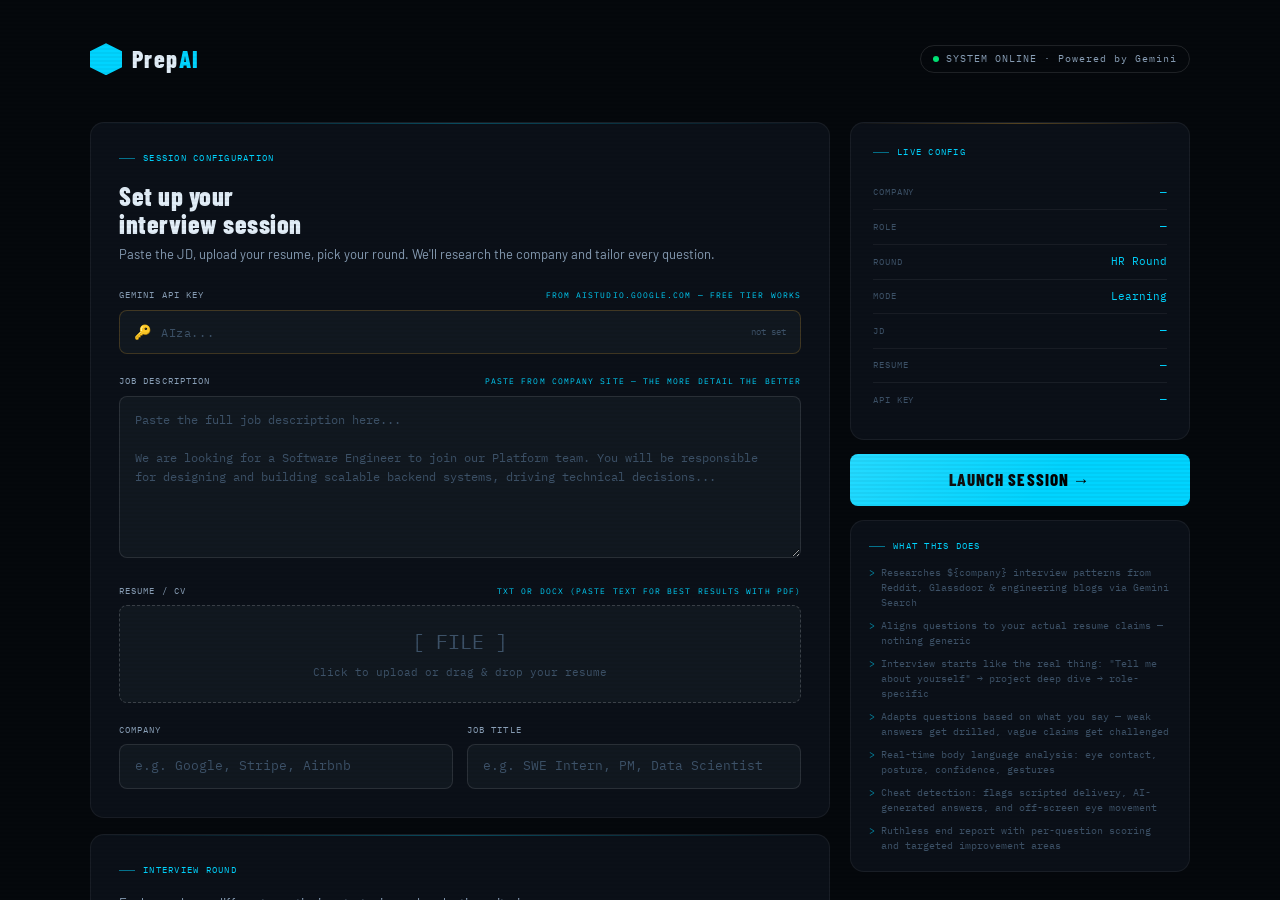
==== prepai/index.html @ ff4519bd "baselineProject" ====
<!DOCTYPE html>
<html lang="en">
<head>
<meta charset="UTF-8">
<meta name="viewport" content="width=device-width, initial-scale=1.0">
<title>PrepAI — Interview Simulator</title>
<link href="https://fonts.googleapis.com/css2?family=IBM+Plex+Mono:wght@300;400;500;600&family=Barlow:wght@300;400;500;600;700;800&family=Barlow+Condensed:wght@400;600;700;800&display=swap" rel="stylesheet">
<link rel="stylesheet" href="styles/base.css">
<link rel="stylesheet" href="styles/setup.css">
<link rel="stylesheet" href="styles/lobby.css">
<link rel="stylesheet" href="styles/interview.css">
<link rel="stylesheet" href="styles/feedback.css">
</head>
<body>

<!-- ═══ LOADING OVERLAY ═══ -->
<div id="overlay">
  <div class="ov-spinner"></div>
  <div class="ov-title" id="ov-title">Initializing...</div>
  <div class="ov-steps" id="ov-steps"></div>
</div>

<div class="toast" id="toast"></div>

<!-- Self-view tile (floats over interview screen) -->
<div id="self-tile">
  <video id="self-video" autoplay muted playsinline></video>
  <div class="self-tile-bar">
    <span class="self-tile-label">YOU</span>
    <button class="self-tile-close" onclick="hideSelfTile()">✕</button>
  </div>
</div>

<!-- ═══════════════════════════════════════
     SCREEN 1 — SETUP
═══════════════════════════════════════ -->
<div class="screen active" id="s-setup">
  <div style="width:100%;display:flex;flex-direction:column;align-items:center;">

    <div class="topbar">
      <div class="logo">
        <div class="logo-glyph"></div>
        <div class="logo-name">Prep<em>AI</em></div>
      </div>
      <div class="sys-tag">
        <span class="status-dot"></span>
        SYSTEM ONLINE · Powered by Gemini
      </div>
    </div>

    <div class="setup-grid">
      <div style="display:flex;flex-direction:column;gap:16px;">

        <!-- Main config panel -->
        <div class="panel">
          <div class="panel-label">Session Configuration</div>
          <div class="panel-title">Set up your<br>interview session</div>
          <div class="panel-sub">Paste the JD, upload your resume, pick your round. We'll research the company and tailor every question.</div>

          <!-- API Key -->
          <div class="field">
            <div class="field-lbl">Gemini API Key <span>from aistudio.google.com — free tier works</span></div>
            <div class="apikey-row">
              <span class="apikey-icon">🔑</span>
              <input class="apikey-input" type="password" id="api-key" placeholder="AIza..." oninput="onApiKeyChange(this)">
              <span class="apikey-status" id="api-key-status">not set</span>
            </div>
          </div>

          <!-- Job Description -->
          <div class="field">
            <div class="field-lbl">Job Description <span>paste from company site — the more detail the better</span></div>
            <textarea class="field-input" id="jd-text" rows="7"
              placeholder="Paste the full job description here...

We are looking for a Software Engineer to join our Platform team. You will be responsible for designing and building scalable backend systems, driving technical decisions..."></textarea>
          </div>

          <!-- Resume -->
          <div class="field">
            <div class="field-lbl">Resume / CV <span>TXT or DOCX (paste text for best results with PDF)</span></div>
            <div class="file-drop" id="resume-drop">
              <input type="file" accept=".pdf,.docx,.txt,.doc" id="resume-file" onchange="handleResumeUpload(this)">
              <div class="file-drop-icon" id="resume-icon">[ FILE ]</div>
              <div class="file-drop-text" id="resume-text">Click to upload or drag & drop your resume</div>
            </div>
          </div>

          <!-- Company + Role -->
          <div class="tworow">
            <div class="field" style="margin-bottom:0">
              <div class="field-lbl">Company</div>
              <input class="field-input" type="text" id="company" placeholder="e.g. Google, Stripe, Airbnb">
            </div>
            <div class="field" style="margin-bottom:0">
              <div class="field-lbl">Job Title</div>
              <input class="field-input" type="text" id="jobtitle" placeholder="e.g. SWE Intern, PM, Data Scientist">
            </div>
          </div>
        </div>

        <!-- Round selector — HR and Resume only (no coding) -->
        <div class="panel">
          <div class="panel-label">Interview Round</div>
          <div class="panel-sub" style="margin-bottom:16px">Each round uses different questioning strategies and evaluation criteria.</div>
          <div class="round-tabs">
            <div class="rtab active" data-round="hr" onclick="pickRound(this)">
              <div class="rtab-tag">Round 01</div>
              <div class="rtab-name">HR Round</div>
              <div class="rtab-desc">Culture fit, behavioral questions, motivation, and STAR probing. Starts with "tell me about yourself."</div>
            </div>
            <div class="rtab" data-round="resume" onclick="pickRound(this)">
              <div class="rtab-tag">Round 02</div>
              <div class="rtab-name">Resume Grilling</div>
              <div class="rtab-desc">Deep dive on every project and claim. Your resume will be challenged line by line with specifics.</div>
            </div>
          </div>
        </div>

        <!-- Mode selector -->
        <div class="panel">
          <div class="panel-label">Session Mode</div>
          <div class="mode-grid">
            <div class="mcard active" data-mode="learning" onclick="pickMode(this)">
              <div class="mcard-name">⟡ Learning Mode</div>
              <div class="mcard-desc">Instant feedback after each answer. See exactly what worked and what didn't in real time.</div>
            </div>
            <div class="mcard" data-mode="real" onclick="pickMode(this)">
              <div class="mcard-name">◈ Real Simulation</div>
              <div class="mcard-desc">Full pressure, no feedback mid-session. Complete report generated at the end only.</div>
            </div>
          </div>
        </div>

      </div>

      <!-- RIGHT: Live config sidebar -->
      <div class="side-panel">
        <div class="config-display">
          <div class="panel-label">Live Config</div>
          <div class="config-row"><div class="config-key">Company</div><div class="config-val" id="cfg-company">—</div></div>
          <div class="config-row"><div class="config-key">Role</div><div class="config-val" id="cfg-role">—</div></div>
          <div class="config-row"><div class="config-key">Round</div><div class="config-val" id="cfg-round">HR Round</div></div>
          <div class="config-row"><div class="config-key">Mode</div><div class="config-val" id="cfg-mode">Learning</div></div>
          <div class="config-row"><div class="config-key">JD</div><div class="config-val" id="cfg-jd">—</div></div>
          <div class="config-row"><div class="config-key">Resume</div><div class="config-val" id="cfg-resume">—</div></div>
          <div class="config-row"><div class="config-key">API Key</div><div class="config-val" id="cfg-apikey">—</div></div>
        </div>

        <button class="btn-launch" id="launch-btn" onclick="goToLobby()">
          Launch Session →
        </button>

        <div class="hint-box">
          <div class="panel-label" style="margin-bottom:12px">What This Does</div>
          <ul class="hint-list">
            <li>Researches ${company} interview patterns from Reddit, Glassdoor & engineering blogs via Gemini Search</li>
            <li>Aligns questions to your actual resume claims — nothing generic</li>
            <li>Interview starts like the real thing: "Tell me about yourself" → project deep dive → role-specific</li>
            <li>Adapts questions based on what you say — weak answers get drilled, vague claims get challenged</li>
            <li>Real-time body language analysis: eye contact, posture, confidence, gestures</li>
            <li>Cheat detection: flags scripted delivery, AI-generated answers, and off-screen eye movement</li>
            <li>Ruthless end report with per-question scoring and targeted improvement areas</li>
          </ul>
        </div>
      </div>
    </div>
  </div>
</div>

<!-- ═══════════════════════════════════════
     SCREEN 2 — LOBBY
═══════════════════════════════════════ -->
<div class="screen" id="s-lobby">
  <div class="lobby-wrap">

    <!-- Camera preview -->
    <div class="lobby-preview">
      <video id="lobby-video" autoplay muted playsinline></video>
      <div class="lobby-video-off" id="lobby-off">
        <div class="lobby-avatar-ring" id="lobby-initials">?</div>
        <p>Camera is off</p>
      </div>
      <div class="mic-level-wrap" id="lobby-mic-bars">
        <div class="mic-bar" style="height:4px" id="mb0"></div>
        <div class="mic-bar" style="height:4px" id="mb1"></div>
        <div class="mic-bar" style="height:4px" id="mb2"></div>
        <div class="mic-bar" style="height:4px" id="mb3"></div>
        <div class="mic-bar" style="height:4px" id="mb4"></div>
      </div>
      <div class="lobby-name-tag" id="lobby-name-tag">Candidate</div>
      <div class="lobby-ctrl-row">
        <button class="ctrl-btn" id="cam-btn" onclick="toggleCamera()" title="Toggle Camera">
          <svg viewBox="0 0 24 24" fill="none" stroke="currentColor" stroke-width="1.5">
            <path d="M15 10l4.553-2.069A1 1 0 0121 8.87v6.26a1 1 0 01-1.447.9L15 14M3 8a2 2 0 012-2h10a2 2 0 012 2v8a2 2 0 01-2 2H5a2 2 0 01-2-2V8z"/>
          </svg>
        </button>
        <button class="ctrl-btn" id="mic-btn" onclick="toggleMic()" title="Toggle Mic">
          <svg viewBox="0 0 24 24" fill="none" stroke="currentColor" stroke-width="1.5">
            <path d="M12 1a3 3 0 00-3 3v8a3 3 0 006 0V4a3 3 0 00-3-3z"/>
            <path d="M19 10v2a7 7 0 01-14 0v-2M12 19v4M8 23h8"/>
          </svg>
        </button>
      </div>
    </div>

    <!-- Side info -->
    <div class="lobby-side">
      <div>
        <div class="lobby-heading">Ready to<br>interview at<br><em id="lobby-company">PrepAI?</em></div>
        <div class="lobby-meta" style="margin-top:12px">
          <strong id="lobby-role-label">Role</strong><br>
          <span id="lobby-round-label">Round</span> · <span id="lobby-mode-label">Mode</span>
        </div>
      </div>

      <div class="device-row">
        <div class="device-item">
          <svg class="device-icon" viewBox="0 0 24 24" fill="none" stroke="currentColor" stroke-width="1.5">
            <path d="M15 10l4.553-2.069A1 1 0 0121 8.87v6.26a1 1 0 01-1.447.9L15 14M3 8a2 2 0 012-2h10a2 2 0 012 2v8a2 2 0 01-2 2H5a2 2 0 01-2-2V8z"/>
          </svg>
          <span class="device-label" id="cam-label">Camera — checking...</span>
          <div class="device-status" id="cam-status-dot"></div>
        </div>
        <div class="device-item">
          <svg class="device-icon" viewBox="0 0 24 24" fill="none" stroke="currentColor" stroke-width="1.5">
            <path d="M12 1a3 3 0 00-3 3v8a3 3 0 006 0V4a3 3 0 00-3-3z"/>
            <path d="M19 10v2a7 7 0 01-14 0v-2M12 19v4M8 23h8"/>
          </svg>
          <span class="device-label" id="mic-label">Microphone — checking...</span>
          <div class="device-status" id="mic-status-dot"></div>
        </div>
      </div>

      <div class="video-q-box">
        <div class="video-q-label">Show your video during the interview?</div>
        <div class="video-q-options">
          <div class="vq-opt sel" data-show="yes" onclick="pickVideoShow(this)">
            <span class="vq-icon">📸</span>
            Yes — show me
          </div>
          <div class="vq-opt" data-show="no" onclick="pickVideoShow(this)">
            <span class="vq-icon">🙈</span>
            Hide from me
          </div>
        </div>
      </div>

      <button class="btn-join" onclick="joinInterview()">Start Interview →</button>
      <button class="btn-back" onclick="goBack()">← Back to Setup</button>
    </div>

  </div>
</div>

<!-- ═══════════════════════════════════════
     SCREEN 3 — INTERVIEW
═══════════════════════════════════════ -->
<div class="screen" id="s-interview">

  <!-- LEFT: Question sidebar -->
  <div class="iv-side">
    <div class="iv-side-top">
      <div class="iv-logo-sm">PREP<em style="color:var(--cyan)">AI</em></div>
      <div class="iv-session-info">
        <b id="iv-company">—</b><br>
        <span id="iv-role">—</span><br>
        <span id="iv-round">HR Round</span>
      </div>
    </div>
    <div class="iv-progress-block">
      <div class="iv-prog-label">Progress <span id="iv-prog-txt">0 / 8</span></div>
      <div class="pbar"><div class="pbar-fill" id="iv-pbar" style="width:0%"></div></div>
    </div>
    <div class="iv-q-list scroll-y" id="iv-q-list"></div>
    <div class="iv-side-bottom">
      <div class="iv-timer-display" id="iv-timer">00:00</div>
      <button class="iv-end-btn" onclick="endEarly()">End Session</button>
    </div>
  </div>

  <!-- CENTER: Main interview area -->
  <div class="iv-main">

    <!-- Top bar -->
    <div class="iv-topbar">
      <div class="iv-round-tag" id="iv-round-tag">HR Round</div>
      <div class="live-indicator"><div class="live-dot"></div> LIVE</div>
      <div style="display:flex;align-items:center;gap:10px;">
        <button class="iv-bl-toggle-btn active" id="iv-bl-toggle" onclick="toggleBLPanel()">Hide Analysis</button>
        <div class="iv-mode-tag" id="iv-mode-tag">Learning</div>
      </div>
    </div>

    <!-- Center: AI interviewer + question -->
    <div class="iv-center">
      <div class="interviewer-panel" id="interviewer-panel">

        <!-- Mic activity indicator -->
        <div class="mic-status-iv" id="mic-status-iv">
          <svg width="10" height="10" viewBox="0 0 24 24" fill="none" stroke="currentColor" stroke-width="2">
            <path d="M12 1a3 3 0 00-3 3v8a3 3 0 006 0V4a3 3 0 00-3-3z"/>
            <path d="M19 10v2a7 7 0 01-14 0v-2"/>
          </svg>
          <span id="mic-iv-label">MIC OFF</span>
        </div>

        <!-- AI Avatar -->
        <div class="ai-identity">
          <div class="ai-avatar-wrap">
            <div class="ai-avatar-outer"></div>
            <div class="ai-avatar-mid"></div>
            <div class="ai-avatar-inner">
              <div class="ai-avatar-letter">A</div>
            </div>
            <div class="ai-speaking-ring"></div>
          </div>
          <div class="ai-name">ALEX — AI INTERVIEWER</div>
          <div class="ai-title" id="iv-company-title">PrepAI · Interview Simulator</div>
        </div>

        <!-- Question display -->
        <div class="question-display">
          <div class="q-number-tag" id="q-num-label">Initializing...</div>
          <div class="question-text" id="question-text">Connecting to your interviewer...</div>
          <div class="speaking-bar" id="speaking-bar">
            <div class="sbar"></div><div class="sbar"></div><div class="sbar"></div>
            <div class="sbar"></div><div class="sbar"></div><div class="sbar"></div>
            <div class="sbar"></div><div class="sbar"></div><div class="sbar"></div>
          </div>
          <div class="ai-status-label" id="ai-status-label">Initializing Gemini...</div>
          <div class="gemini-thinking" id="gemini-thinking">
            <div class="gthink-dot"></div>
            <div class="gthink-dot"></div>
            <div class="gthink-dot"></div>
            <span style="margin-left:4px">Alex is thinking</span>
          </div>
        </div>

      </div>

      <!-- Inline feedback strip (learning mode) -->
      <div class="feedback-strip" id="feedback-strip">
        <div class="fb-strip-label">Instant Feedback — <span id="fb-q-ref">Q1</span></div>
        <div class="fb-chips" id="fb-chips"></div>
        <div class="fb-detail" id="fb-detail"></div>
      </div>
    </div>

    <!-- ZOOM-STYLE BOTTOM BAR -->
    <div class="zoom-bar">

      <!-- Left: status -->
      <div class="zoom-bar-left">
        <div class="zoom-status-pill" id="zoom-status-pill">
          <div class="zoom-status-dot" id="zoom-status-dot"></div>
          <span id="zoom-status-text">Waiting...</span>
        </div>
      </div>

      <!-- Center: controls -->
      <div class="zoom-bar-center">

        <!-- Mic toggle -->
        <div class="zoom-ctrl-group">
          <button class="zoom-ctrl-btn" id="iv-mic-btn" onclick="toggleIvMic()">
            <svg viewBox="0 0 24 24" fill="none" stroke="currentColor" stroke-width="1.8">
              <path d="M12 1a3 3 0 00-3 3v8a3 3 0 006 0V4a3 3 0 00-3-3z"/>
              <path d="M19 10v2a7 7 0 01-14 0v-2M12 19v4M8 23h8"/>
            </svg>
          </button>
          <span class="zoom-ctrl-label">Mic</span>
        </div>

        <!-- Camera toggle -->
        <div class="zoom-ctrl-group">
          <button class="zoom-ctrl-btn" id="iv-cam-btn" onclick="toggleIvCam()">
            <svg viewBox="0 0 24 24" fill="none" stroke="currentColor" stroke-width="1.8">
              <path d="M15 10l4.553-2.069A1 1 0 0121 8.87v6.26a1 1 0 01-1.447.9L15 14M3 8a2 2 0 012-2h10a2 2 0 012 2v8a2 2 0 01-2 2H5a2 2 0 01-2-2V8z"/>
            </svg>
          </button>
          <span class="zoom-ctrl-label">Camera</span>
        </div>

        <!-- SPEAK button (big, center) -->
        <div class="zoom-ctrl-group">
          <button class="zoom-speak-btn" id="zoom-speak-btn" onclick="toggleListening()">
            <svg viewBox="0 0 24 24" fill="none" stroke="currentColor" stroke-width="2">
              <path d="M12 1a3 3 0 00-3 3v8a3 3 0 006 0V4a3 3 0 00-3-3z"/>
              <path d="M19 10v2a7 7 0 01-14 0v-2M12 19v4M8 23h8"/>
            </svg>
          </button>
          <span class="zoom-ctrl-label" id="speak-btn-label">Speak</span>
        </div>

        <!-- Submit answer -->
        <div class="zoom-ctrl-group">
          <button class="zoom-ctrl-btn zoom-submit-btn" id="zoom-submit-btn" onclick="submitVoiceAnswer()" disabled>
            <svg viewBox="0 0 24 24" fill="none" stroke="currentColor" stroke-width="1.8">
              <path d="M9 12l2 2 4-4M21 12a9 9 0 11-18 0 9 9 0 0118 0z"/>
            </svg>
          </button>
          <span class="zoom-ctrl-label">Submit</span>
        </div>

        <!-- Self-view toggle -->
        <div class="zoom-ctrl-group">
          <button class="zoom-ctrl-btn" id="iv-selfview-btn" onclick="toggleSelfView()">
            <svg viewBox="0 0 24 24" fill="none" stroke="currentColor" stroke-width="1.8">
              <rect x="2" y="3" width="20" height="14" rx="2"/>
              <path d="M8 21h8M12 17v4"/>
            </svg>
          </button>
          <span class="zoom-ctrl-label">My Video</span>
        </div>

      </div>

      <!-- Right: end call -->
      <div class="zoom-bar-right">
        <div class="zoom-ctrl-group">
          <button class="zoom-end-btn" onclick="endEarly()">
            <svg viewBox="0 0 24 24" fill="none" stroke="currentColor" stroke-width="2">
              <line x1="18" y1="6" x2="6" y2="18"/>
              <line x1="6" y1="6" x2="18" y2="18"/>
            </svg>
          </button>
          <span class="zoom-ctrl-label" style="color:var(--red);">End</span>
        </div>
      </div>

    </div>

    <!-- Transcript bar (slides up when speaking) -->
    <div class="transcript-bar" id="transcript-bar">
      <div class="transcript-bar-inner">
        <div class="transcript-bar-wave" id="transcript-wave">
          <div class="twbar"></div><div class="twbar"></div><div class="twbar"></div>
          <div class="twbar"></div><div class="twbar"></div><div class="twbar"></div>
          <div class="twbar"></div>
        </div>
        <div class="transcript-bar-text placeholder" id="transcript-bar-text">Speak your answer...</div>
      </div>
    </div>

  </div>

  <!-- RIGHT: Body Language Analysis Panel -->
  <div class="body-lang-panel" id="body-lang-panel">
    <div class="blp-header">
      <span class="blp-title">Body Language</span>
      <span class="blp-live" id="blp-live-label">● LIVE</span>
    </div>
    <div class="blp-body" id="blp-body">
      <div class="blp-waiting">
        <div class="blp-waiting-icon">◉</div>
        <div class="blp-waiting-text">Body language analysis will begin in 15 seconds.<br><br>Keep your camera on for real-time coaching.</div>
      </div>
      <div id="cheat-flags-section">
        <div class="cheat-flags-clean">No integrity flags</div>
      </div>
    </div>
    <div class="blp-next-scan">
      <span style="font-size:8px;letter-spacing:0.1em;text-transform:uppercase;">Next scan in</span>
      <span class="blp-countdown" id="blp-countdown">15s</span>
    </div>
  </div>

</div>

<!-- ═══════════════════════════════════════
     SCREEN 4 — FEEDBACK
═══════════════════════════════════════ -->
<div class="screen" id="s-feedback">
  <div class="fb-container">

    <!-- Header -->
    <div class="fb-top">
      <div>
        <div class="fb-eyebrow">Session Complete · Gemini Report Generated</div>
        <div class="fb-main-title">Interview<br>Report Card</div>
        <div class="fb-tags">
          <span class="fb-tag" id="fb-t-company">—</span>
          <span class="fb-tag" id="fb-t-role">—</span>
          <span class="fb-tag" id="fb-t-round">—</span>
        </div>
      </div>
      <div class="fb-score-block">
        <div class="fb-score-num" id="fb-score">—</div>
        <div class="fb-score-sub">Overall Score / 100</div>
      </div>
    </div>

    <!-- Verdict -->
    <div class="verdict-bar" id="fb-verdict">Generating verdict...</div>

    <!-- Category scores -->
    <div class="fb-cats" id="fb-cats"></div>

    <!-- Per-question breakdown -->
    <div class="fb-section-head">Per-Question Breakdown</div>
    <div id="fb-qlist"></div>

    <!-- Concepts to strengthen -->
    <div class="fb-strengthen">
      <div class="fb-str-title">// Concepts to Strengthen</div>
      <div class="str-items" id="fb-str-items"></div>
    </div>

    <!-- Body language summary -->
    <div class="fb-body-lang" id="fb-body-lang">
      <div style="font-family:var(--mono);font-size:11px;color:var(--text3);">Loading body language data...</div>
    </div>

    <!-- Integrity / cheat detection report -->
    <div class="fb-integrity">
      <div class="fb-int-title">// Integrity Signals</div>
      <div class="fb-int-sub">Analysis of speech cadence, language patterns, and eye movement during the session. These are observations, not judgements — use them to identify habits to fix.</div>
      <div id="fb-integrity-content">
        <div class="fb-int-clean">
          <span>✓</span>
          <span>Analyzing session data...</span>
        </div>
      </div>
    </div>

    <!-- Actions -->
    <div class="fb-actions">
      <button class="btn-sec" onclick="goSetup()">New Session</button>
      <button class="btn-sec" onclick="rerunSame()">Same Config ↺</button>
      <button class="btn-pri" onclick="goSetup()">Start Again →</button>
    </div>

  </div>
</div>

<!-- ═══ JS — load order matters ═══ -->
<script src="js/state.js"></script>
<script src="js/utils.js"></script>
<script src="js/api.js"></script>
<script src="js/research-phase.js"></script>
<script src="js/speech.js"></script>
<script src="js/cheat-detection.js"></script>
<script src="js/video-analysis.js"></script>
<script src="js/setup.js"></script>
<script src="js/lobby.js"></script>
<script src="js/interview.js"></script>
<script src="js/feedback.js"></script>

</body>
</html>
---- prepai/styles/base.css ----
/* ══════════════════════════════════════
   BASE.CSS — Variables, Reset, Shared Components
══════════════════════════════════════ */

*, *::before, *::after { box-sizing: border-box; margin: 0; padding: 0; }

:root {
  --bg:        #05080c;
  --bg2:       #0b1018;
  --bg3:       #111820;
  --bg4:       #192030;
  --bg5:       #1e2838;
  --line:      rgba(255,255,255,0.06);
  --line2:     rgba(255,255,255,0.11);
  --line3:     rgba(255,255,255,0.18);
  --cyan:      #00d4ff;
  --cyan-dim:  rgba(0,212,255,0.12);
  --cyan-glow: rgba(0,212,255,0.06);
  --amber:     #ffb830;
  --amber-dim: rgba(255,184,48,0.12);
  --green:     #00e676;
  --green-dim: rgba(0,230,118,0.10);
  --red:       #ff4444;
  --red-dim:   rgba(255,68,68,0.12);
  --purple:    #b06aff;
  --purple-dim:rgba(176,106,255,0.12);
  --text:      #e2eef8;
  --text2:     #8aa0b8;
  --text3:     #3d5268;
  --mono:      'IBM Plex Mono', monospace;
  --sans:      'Barlow', sans-serif;
  --cond:      'Barlow Condensed', sans-serif;
  --r:         8px;
  --r2:        14px;
}

html, body { width: 100%; height: 100%; overflow: hidden; }
body {
  background: var(--bg);
  color: var(--text);
  font-family: var(--sans);
  font-size: 15px;
  line-height: 1.6;
}

/* scanline overlay */
body::after {
  content: ''; position: fixed; inset: 0;
  background: repeating-linear-gradient(0deg, transparent, transparent 2px, rgba(0,0,0,0.04) 2px, rgba(0,0,0,0.04) 4px);
  pointer-events: none; z-index: 9999;
}
/* dot grid */
body::before {
  content: ''; position: fixed; inset: 0;
  background-image: radial-gradient(circle, rgba(0,212,255,0.04) 1px, transparent 1px);
  background-size: 28px 28px;
  pointer-events: none; z-index: 0;
}

/* ── SCREENS ── */
.screen { display: none; position: fixed; inset: 0; z-index: 10; overflow-y: auto; overflow-x: hidden; }
.screen.active { display: flex; }

/* ── PANEL ── */
.panel {
  background: var(--bg2); border: 1px solid var(--line); border-radius: var(--r2);
  padding: 28px; position: relative; overflow: hidden;
}
.panel::before {
  content: ''; position: absolute; top: 0; left: 0; right: 0; height: 1px;
  background: linear-gradient(90deg, transparent, var(--cyan), transparent); opacity: 0.3;
}
.panel-label {
  font-family: var(--mono); font-size: 9px; letter-spacing: 0.14em; text-transform: uppercase;
  color: var(--cyan); margin-bottom: 16px; display: flex; align-items: center; gap: 8px;
}
.panel-label::before { content: ''; width: 16px; height: 1px; background: var(--cyan); opacity: 0.5; }
.panel-title { font-family: var(--cond); font-size: 26px; font-weight: 800; letter-spacing: 0.02em; color: var(--text); margin-bottom: 6px; line-height: 1.1; }
.panel-sub { font-size: 13px; color: var(--text2); margin-bottom: 24px; line-height: 1.5; }

/* ── FIELDS ── */
.field { margin-bottom: 20px; }
.field-lbl {
  font-family: var(--mono); font-size: 9px; letter-spacing: 0.12em; text-transform: uppercase;
  color: var(--text2); margin-bottom: 7px; display: flex; align-items: center; justify-content: space-between;
}
.field-lbl span { color: var(--cyan); font-size: 8px; }

textarea.field-input, input.field-input {
  width: 100%; background: var(--bg3); border: 1px solid var(--line2); border-radius: var(--r);
  padding: 13px 15px; color: var(--text); font-family: var(--mono); font-size: 12px; line-height: 1.6;
  outline: none; transition: border-color 0.2s, box-shadow 0.2s;
}
textarea.field-input { resize: vertical; min-height: 130px; }
textarea.field-input:focus, input.field-input:focus { border-color: var(--cyan); box-shadow: 0 0 0 3px var(--cyan-dim); }
textarea.field-input::placeholder, input.field-input::placeholder { color: var(--text3); }
input.field-input { padding: 11px 15px; font-size: 13px; }

/* ── BUTTONS ── */
.btn-launch {
  width: 100%; background: var(--cyan); color: #000; border: none; border-radius: var(--r);
  padding: 15px 20px; font-family: var(--cond); font-size: 17px; font-weight: 800; letter-spacing: 0.06em;
  cursor: pointer; transition: all 0.2s; text-transform: uppercase; position: relative; overflow: hidden;
}
.btn-launch::after { content: ''; position: absolute; inset: 0; background: linear-gradient(135deg, rgba(255,255,255,0.15) 0%, transparent 60%); pointer-events: none; }
.btn-launch:hover { transform: translateY(-1px); box-shadow: 0 6px 24px rgba(0,212,255,0.35); }
.btn-launch:active { transform: translateY(0); }
.btn-launch:disabled { opacity: 0.3; cursor: not-allowed; transform: none; box-shadow: none; }

.btn-sec {
  flex: 1; background: var(--bg2); border: 1px solid var(--line2); border-radius: var(--r);
  padding: 12px; color: var(--text2); font-family: var(--cond); font-size: 13px; font-weight: 700;
  letter-spacing: 0.04em; text-transform: uppercase; cursor: pointer; transition: all 0.2s;
  min-width: 140px; text-align: center;
}
.btn-sec:hover { border-color: var(--line3); color: var(--text); }

.btn-pri {
  flex: 2; background: var(--cyan); border: none; border-radius: var(--r);
  padding: 12px; color: #000; font-family: var(--cond); font-size: 14px; font-weight: 800;
  letter-spacing: 0.06em; text-transform: uppercase; cursor: pointer; transition: all 0.2s; min-width: 180px;
}
.btn-pri:hover { box-shadow: 0 4px 18px rgba(0,212,255,0.3); transform: translateY(-1px); }

/* ── PROGRESS BAR ── */
.pbar { height: 2px; background: var(--bg4); border-radius: 1px; overflow: hidden; }
.pbar-fill { height: 100%; background: var(--cyan); border-radius: 1px; transition: width 0.5s ease; box-shadow: 0 0 8px var(--cyan); }

/* ── LOADING OVERLAY ── */
#overlay {
  position: fixed; inset: 0; background: rgba(5,8,12,0.97); z-index: 1000;
  display: none; flex-direction: column; align-items: center; justify-content: center; gap: 18px;
}
#overlay.show { display: flex; }
.ov-spinner { width: 48px; height: 48px; border: 2px solid var(--line2); border-top-color: var(--cyan); border-radius: 50%; animation: spin 0.9s linear infinite; }
.ov-title { font-family: var(--cond); font-size: 18px; font-weight: 700; color: var(--text); letter-spacing: 0.05em; }
.ov-text { font-family: var(--mono); font-size: 11px; color: var(--text3); text-align: center; line-height: 2; letter-spacing: 0.05em; }
.ov-steps { display: flex; flex-direction: column; gap: 6px; margin-top: 8px; }
.ov-step {
  display: flex; align-items: center; gap: 10px;
  font-family: var(--mono); font-size: 10px; color: var(--text3); letter-spacing: 0.05em;
}
.ov-step-dot { width: 6px; height: 6px; border-radius: 50%; background: var(--text3); flex-shrink: 0; }
.ov-step.done .ov-step-dot { background: var(--green); box-shadow: 0 0 6px var(--green); }
.ov-step.done { color: var(--text2); }
.ov-step.active .ov-step-dot { background: var(--cyan); animation: blink 0.8s infinite; }
.ov-step.active { color: var(--cyan); }

/* ── TOAST ── */
.toast {
  position: fixed; bottom: 20px; left: 50%; transform: translateX(-50%) translateY(80px);
  background: var(--bg3); border: 1px solid var(--line2); border-radius: var(--r);
  padding: 10px 20px; font-family: var(--mono); font-size: 11px; color: var(--text2);
  z-index: 5000; transition: transform 0.3s; white-space: nowrap;
}
.toast.show { transform: translateX(-50%) translateY(0); }

/* ── STATUS DOT ── */
.status-dot { display: inline-block; width: 6px; height: 6px; border-radius: 50%; background: var(--green); animation: blink 2s infinite; }

/* ── GEMINI THINKING ── */
.gemini-thinking {
  display: flex; align-items: center; gap: 6px;
  font-family: var(--mono); font-size: 10px; color: var(--cyan); opacity: 0;
  transition: opacity 0.3s; margin-top: 8px;
}
.gemini-thinking.show { opacity: 1; }
.gthink-dot { width: 5px; height: 5px; border-radius: 50%; background: var(--cyan); animation: gthink 1.2s ease-in-out infinite; }
.gthink-dot:nth-child(2) { animation-delay: 0.2s; }
.gthink-dot:nth-child(3) { animation-delay: 0.4s; }

/* ── SCROLLBAR ── */
.scroll-y { overflow-y: auto; }
.scroll-y::-webkit-scrollbar { width: 3px; }
.scroll-y::-webkit-scrollbar-thumb { background: var(--bg4); }

/* ── UTILITIES ── */
.tworow { display: grid; grid-template-columns: 1fr 1fr; gap: 14px; }
.divider { height: 1px; background: var(--line); margin: 22px 0; }

/* ── SYS TAG ── */
.sys-tag {
  font-family: var(--mono); font-size: 10px; color: var(--text2);
  letter-spacing: 0.1em; border: 1px solid var(--line2); padding: 5px 12px; border-radius: 20px;
  display: flex; align-items: center; gap: 7px;
}

/* ── LOGO ── */
.logo { display: flex; align-items: center; gap: 10px; }
.logo-glyph {
  width: 32px; height: 32px; background: var(--cyan);
  clip-path: polygon(50% 0%, 100% 25%, 100% 75%, 50% 100%, 0% 75%, 0% 25%);
  animation: hexpulse 3s ease-in-out infinite;
}
.logo-name { font-family: var(--cond); font-size: 24px; font-weight: 800; letter-spacing: 0.06em; color: var(--text); }
.logo-name em { color: var(--cyan); font-style: normal; }

/* ── ANIMATIONS ── */
@keyframes hexpulse { 0%, 100% { opacity: 1; } 50% { opacity: 0.5; } }
@keyframes blink { 0%, 100% { opacity: 1; } 50% { opacity: 0.3; } }
@keyframes spin { to { transform: rotate(360deg); } }
@keyframes ring-spin { from { transform: rotate(0deg); } to { transform: rotate(360deg); } }
@keyframes gthink { 0%, 80%, 100% { transform: scale(0.5); opacity: 0.3; } 40% { transform: scale(1); opacity: 1; } }
@keyframes pulse-ring { 0%, 100% { transform: scale(1); opacity: 0.8; } 50% { transform: scale(1.06); opacity: 0.4; } }
@keyframes speak-pulse {
  0%   { box-shadow: 0 0 0 0 rgba(0,212,255,0.5); }
  70%  { box-shadow: 0 0 0 14px rgba(0,212,255,0); }
  100% { box-shadow: 0 0 0 0 rgba(0,212,255,0); }
}
@keyframes swave { 0%, 100% { transform: scaleY(0.35); } 50% { transform: scaleY(1.2); } }
@keyframes twav { 0%, 100% { height: 4px; } 50% { height: 18px; } }
@keyframes cheat-flash { 0%, 100% { opacity: 1; } 50% { opacity: 0.5; } }
---- prepai/styles/setup.css ----
/* ══════════════════════════════════════
   SETUP.CSS — Setup Screen
══════════════════════════════════════ */

#s-setup {
  flex-direction: column; align-items: center;
  padding: 40px 20px 80px; background: var(--bg);
}

.topbar {
  width: 100%; max-width: 1100px;
  display: flex; align-items: center; justify-content: space-between;
  margin-bottom: 44px;
}

.setup-grid {
  width: 100%; max-width: 1100px;
  display: grid; grid-template-columns: 1fr 340px; gap: 20px; align-items: start;
}

/* ── API Key ── */
.apikey-row {
  display: flex; align-items: center; gap: 10px; background: var(--bg3);
  border: 1px solid rgba(255,184,48,0.2); border-radius: var(--r); padding: 10px 14px; margin-bottom: 20px;
}
.apikey-icon { font-size: 14px; }
.apikey-input {
  flex: 1; background: transparent; border: none; outline: none;
  color: var(--amber); font-family: var(--mono); font-size: 12px; letter-spacing: 0.05em;
}
.apikey-input::placeholder { color: var(--text3); }
.apikey-status { font-family: var(--mono); font-size: 9px; color: var(--text3); white-space: nowrap; }
.apikey-status.ok { color: var(--green); }

/* ── File Drop ── */
.file-drop {
  border: 1px dashed var(--line3); border-radius: var(--r); padding: 20px; text-align: center;
  cursor: pointer; transition: all 0.2s; background: var(--bg3); position: relative;
}
.file-drop:hover { border-color: var(--cyan); background: var(--cyan-glow); }
.file-drop.uploaded { border-color: var(--green); border-style: solid; }
.file-drop input[type=file] { position: absolute; inset: 0; opacity: 0; cursor: pointer; width: 100%; height: 100%; }
.file-drop-icon { font-family: var(--mono); font-size: 20px; color: var(--text3); margin-bottom: 6px; }
.file-drop.uploaded .file-drop-icon { color: var(--green); }
.file-drop-text { font-family: var(--mono); font-size: 11px; color: var(--text3); }
.file-drop.uploaded .file-drop-text { color: var(--green); }

/* ── Round Tabs (2 tabs only — HR + Resume) ── */
.round-tabs { display: flex; gap: 8px; flex-wrap: wrap; }
.rtab {
  flex: 1; min-width: 150px; border: 1px solid var(--line2); border-radius: var(--r);
  padding: 16px 18px; cursor: pointer; background: var(--bg3); transition: all 0.2s; text-align: left;
}
.rtab:hover { border-color: var(--line3); }
.rtab.active { border-color: var(--cyan); background: var(--cyan-dim); }
.rtab-tag { font-family: var(--mono); font-size: 8px; letter-spacing: 0.12em; text-transform: uppercase; color: var(--text3); margin-bottom: 6px; }
.rtab.active .rtab-tag { color: var(--cyan); }
.rtab-name { font-family: var(--cond); font-size: 17px; font-weight: 700; color: var(--text); margin-bottom: 4px; }
.rtab-desc { font-size: 11px; color: var(--text3); line-height: 1.4; }

/* ── Mode Grid ── */
.mode-grid { display: grid; grid-template-columns: 1fr 1fr; gap: 10px; }
.mcard { border: 1px solid var(--line2); border-radius: var(--r); padding: 16px; cursor: pointer; background: var(--bg3); transition: all 0.2s; }
.mcard:hover { border-color: var(--line3); }
.mcard.active { border-color: var(--amber); background: var(--amber-dim); }
.mcard-name { font-family: var(--cond); font-weight: 700; font-size: 14px; color: var(--text); margin-bottom: 4px; }
.mcard.active .mcard-name { color: var(--amber); }
.mcard-desc { font-size: 11px; color: var(--text3); line-height: 1.45; }

/* ── Side Panel ── */
.side-panel { display: flex; flex-direction: column; gap: 14px; }

.config-display {
  background: var(--bg2); border: 1px solid var(--line); border-radius: var(--r2); padding: 22px;
  position: relative; overflow: hidden;
}
.config-display::before {
  content: ''; position: absolute; top: 0; left: 0; right: 0; height: 1px;
  background: linear-gradient(90deg, transparent, var(--amber), transparent); opacity: 0.3;
}
.config-row { display: flex; justify-content: space-between; align-items: center; padding: 8px 0; border-bottom: 1px solid var(--line); }
.config-row:last-child { border-bottom: none; }
.config-key { font-family: var(--mono); font-size: 9px; color: var(--text3); text-transform: uppercase; letter-spacing: 0.1em; }
.config-val { font-family: var(--mono); font-size: 11px; color: var(--cyan); }

.hint-box { background: var(--bg2); border: 1px solid var(--line); border-radius: var(--r2); padding: 18px; }
.hint-list { list-style: none; display: flex; flex-direction: column; gap: 8px; }
.hint-list li { font-family: var(--mono); font-size: 10px; color: var(--text3); padding-left: 12px; position: relative; line-height: 1.5; }
.hint-list li::before { content: '>'; position: absolute; left: 0; color: var(--cyan); opacity: 0.6; }
---- prepai/styles/lobby.css ----
/* ══════════════════════════════════════
   LOBBY.CSS — Lobby / Pre-Interview Screen
══════════════════════════════════════ */

#s-lobby {
  flex-direction: column; align-items: center; justify-content: center;
  background: var(--bg); padding: 20px; gap: 0;
}

.lobby-wrap {
  width: 100%; max-width: 880px;
  display: grid; grid-template-columns: 1fr 320px; gap: 20px; align-items: center;
}

/* ── Camera Preview ── */
.lobby-preview {
  background: var(--bg2); border: 1px solid var(--line); border-radius: var(--r2);
  aspect-ratio: 16/9; position: relative; overflow: hidden;
  display: flex; align-items: center; justify-content: center;
}
#lobby-video { width: 100%; height: 100%; object-fit: cover; transform: scaleX(-1); display: none; }

.lobby-video-off { display: flex; flex-direction: column; align-items: center; gap: 10px; }
.lobby-avatar-ring {
  width: 72px; height: 72px; border-radius: 50%; background: var(--bg3); border: 2px solid var(--line3);
  display: flex; align-items: center; justify-content: center;
  font-family: var(--cond); font-size: 28px; font-weight: 700; color: var(--text2);
}
.lobby-video-off p { font-family: var(--mono); font-size: 11px; color: var(--text3); }

/* Mic level bars */
.mic-level-wrap { position: absolute; bottom: 14px; left: 14px; display: flex; align-items: flex-end; gap: 3px; height: 22px; }
.mic-bar { width: 4px; background: var(--cyan); border-radius: 2px; transition: height 0.1s; min-height: 4px; }

.lobby-name-tag {
  position: absolute; bottom: 14px; right: 14px; background: rgba(0,0,0,0.6);
  border: 1px solid var(--line2); border-radius: 6px; padding: 4px 10px;
  font-family: var(--mono); font-size: 10px; color: var(--text2);
}

/* Camera / Mic toggle buttons in lobby preview */
.lobby-ctrl-row {
  position: absolute; bottom: -1px; left: 0; right: 0;
  background: linear-gradient(transparent, rgba(5,8,12,0.9));
  padding: 16px; display: flex; justify-content: center; gap: 10px;
}
.ctrl-btn {
  width: 42px; height: 42px; border-radius: 50%; border: 1px solid var(--line3); background: var(--bg3);
  cursor: pointer; display: flex; align-items: center; justify-content: center; transition: all 0.2s; color: var(--text2);
}
.ctrl-btn:hover { background: var(--bg4); color: var(--text); }
.ctrl-btn.off { background: var(--red-dim); border-color: var(--red); color: var(--red); }
.ctrl-btn svg { width: 18px; height: 18px; }

/* ── Lobby Side Panel ── */
.lobby-side { display: flex; flex-direction: column; gap: 16px; }

.lobby-heading { font-family: var(--cond); font-size: 28px; font-weight: 800; line-height: 1.1; color: var(--text); }
.lobby-heading em { color: var(--cyan); font-style: normal; }

.lobby-meta { font-family: var(--mono); font-size: 10px; color: var(--text3); line-height: 1.8; }
.lobby-meta strong { color: var(--text2); font-weight: 400; }

/* Device status rows */
.device-row { display: flex; flex-direction: column; gap: 8px; }
.device-item {
  display: flex; align-items: center; gap: 10px; background: var(--bg3);
  border: 1px solid var(--line); border-radius: var(--r); padding: 10px 14px;
}
.device-icon { color: var(--text3); width: 16px; height: 16px; }
.device-label { font-family: var(--mono); font-size: 10px; color: var(--text2); flex: 1; }
.device-status { width: 7px; height: 7px; border-radius: 50%; background: var(--text3); }
.device-status.ok { background: var(--green); }
.device-status.err { background: var(--red); }

/* Video show preference */
.video-q-box { background: var(--bg2); border: 1px solid var(--line); border-radius: var(--r2); padding: 18px; }
.video-q-label { font-family: var(--mono); font-size: 9px; letter-spacing: 0.12em; text-transform: uppercase; color: var(--text3); margin-bottom: 10px; }
.video-q-options { display: grid; grid-template-columns: 1fr 1fr; gap: 8px; }
.vq-opt {
  border: 1px solid var(--line2); border-radius: var(--r); padding: 12px; cursor: pointer;
  background: var(--bg3); text-align: center; transition: all 0.2s;
  font-family: var(--mono); font-size: 11px; color: var(--text2);
}
.vq-opt:hover { border-color: var(--line3); color: var(--text); }
.vq-opt.sel { border-color: var(--cyan); background: var(--cyan-dim); color: var(--cyan); }
.vq-opt .vq-icon { font-size: 18px; display: block; margin-bottom: 5px; }

/* Action buttons */
.btn-join {
  width: 100%; background: var(--cyan); color: #000; border: none; border-radius: var(--r);
  padding: 14px; font-family: var(--cond); font-size: 16px; font-weight: 800; letter-spacing: 0.06em;
  text-transform: uppercase; cursor: pointer; transition: all 0.2s;
}
.btn-join:hover { box-shadow: 0 4px 20px rgba(0,212,255,0.3); transform: translateY(-1px); }

.btn-back {
  width: 100%; background: transparent; color: var(--text3); border: 1px solid var(--line); border-radius: var(--r);
  padding: 10px; font-family: var(--mono); font-size: 11px; cursor: pointer; transition: all 0.2s; text-align: center;
}
.btn-back:hover { color: var(--text2); border-color: var(--line2); }
---- prepai/styles/interview.css ----
/* ══════════════════════════════════════
   INTERVIEW.CSS — Interview Screen + Body Language Panel + Cheat Flags
══════════════════════════════════════ */

#s-interview { flex-direction: row; background: var(--bg); height: 100vh; }

/* ── LEFT SIDEBAR ── */
.iv-side {
  width: 200px; min-width: 200px; background: var(--bg2); border-right: 1px solid var(--line);
  display: flex; flex-direction: column; overflow: hidden; flex-shrink: 0;
}
.iv-side-top { padding: 14px 12px 10px; border-bottom: 1px solid var(--line); }
.iv-logo-sm { font-family: var(--cond); font-size: 14px; font-weight: 800; letter-spacing: 0.05em; color: var(--cyan); margin-bottom: 8px; }
.iv-session-info { font-family: var(--mono); font-size: 9px; color: var(--text3); line-height: 1.9; }
.iv-session-info b { color: var(--text2); font-weight: 400; }

.iv-progress-block { padding: 10px 12px; border-bottom: 1px solid var(--line); }
.iv-prog-label {
  font-family: var(--mono); font-size: 8px; letter-spacing: 0.12em; text-transform: uppercase;
  color: var(--text3); margin-bottom: 8px; display: flex; justify-content: space-between;
}
.iv-prog-label span { color: var(--cyan); }

.iv-q-list { flex: 1; overflow-y: auto; padding: 8px 4px; }
.iv-q-list::-webkit-scrollbar { width: 3px; }
.iv-q-list::-webkit-scrollbar-thumb { background: var(--bg4); }

.qitem { display: flex; align-items: flex-start; gap: 7px; padding: 6px 7px; border-radius: 6px; cursor: pointer; transition: background 0.15s; }
.qitem:hover { background: var(--bg3); }
.qitem.current { background: var(--bg4); }
.qitem-num { font-family: var(--mono); font-size: 9px; color: var(--text3); min-width: 18px; padding-top: 1px; }
.qitem.current .qitem-num { color: var(--cyan); }
.qitem-text { font-size: 10px; color: var(--text3); line-height: 1.4; flex: 1; }
.qitem.current .qitem-text { color: var(--text2); }
.qitem-dot { width: 6px; height: 6px; border-radius: 50%; background: var(--text3); margin-top: 3px; flex-shrink: 0; }
.qitem-dot.good { background: var(--green); box-shadow: 0 0 5px var(--green); }
.qitem-dot.ok   { background: var(--amber); box-shadow: 0 0 5px var(--amber); }
.qitem-dot.bad  { background: var(--red); }
.qitem-dot.live { background: var(--cyan); box-shadow: 0 0 5px var(--cyan); animation: blink 1s infinite; }

.iv-side-bottom { padding: 10px 12px; border-top: 1px solid var(--line); }
.iv-timer-display { font-family: var(--mono); font-size: 20px; letter-spacing: 0.05em; color: var(--text); text-align: center; margin-bottom: 8px; }
.iv-timer-display.warn { color: var(--red); }
.iv-end-btn {
  width: 100%; background: var(--red-dim); border: 1px solid rgba(255,68,68,0.3); border-radius: var(--r);
  padding: 7px; font-family: var(--mono); font-size: 10px; color: var(--red); cursor: pointer; transition: all 0.2s;
  letter-spacing: 0.08em; text-transform: uppercase;
}
.iv-end-btn:hover { background: rgba(255,68,68,0.2); }

/* ── MAIN INTERVIEW AREA ── */
.iv-main { flex: 1; display: flex; flex-direction: column; overflow: hidden; position: relative; background: #060a10; }

/* Top bar */
.iv-topbar {
  height: 48px; border-bottom: 1px solid var(--line); display: flex; align-items: center;
  justify-content: space-between; padding: 0 16px; background: rgba(6,10,16,0.95); flex-shrink: 0;
  backdrop-filter: blur(10px);
}
.iv-round-tag { font-family: var(--mono); font-size: 9px; letter-spacing: 0.12em; text-transform: uppercase; border: 1px solid var(--cyan); color: var(--cyan); padding: 3px 10px; border-radius: 20px; }
.iv-mode-tag  { font-family: var(--mono); font-size: 9px; letter-spacing: 0.1em; text-transform: uppercase; border: 1px solid var(--amber); color: var(--amber); padding: 3px 10px; border-radius: 20px; }
.live-indicator { display: flex; align-items: center; gap: 6px; font-family: var(--mono); font-size: 9px; color: var(--red); letter-spacing: 0.12em; }
.live-dot { width: 6px; height: 6px; border-radius: 50%; background: var(--red); animation: blink 1s infinite; }

/* Topbar BL toggle button */
.iv-bl-toggle-btn {
  background: var(--bg3); border: 1px solid var(--line2); border-radius: 6px;
  padding: 4px 10px; font-family: var(--mono); font-size: 9px; color: var(--text3);
  cursor: pointer; transition: all 0.2s; letter-spacing: 0.08em; text-transform: uppercase;
}
.iv-bl-toggle-btn:hover { border-color: var(--cyan); color: var(--cyan); }
.iv-bl-toggle-btn.active { border-color: var(--purple); color: var(--purple); background: var(--purple-dim); }

/* ── CENTER: AI INTERVIEWER ── */
.iv-center { flex: 1; display: flex; flex-direction: column; overflow: hidden; position: relative; }

.interviewer-panel {
  flex: 1; display: flex; flex-direction: column; align-items: center; justify-content: center;
  padding: 28px; position: relative; overflow: hidden;
  background: radial-gradient(ellipse at center, #0c1420 0%, #060a10 70%);
}
.interviewer-panel::before, .interviewer-panel::after {
  content: ''; position: absolute; width: 48px; height: 48px; border-color: rgba(0,212,255,0.12); border-style: solid;
}
.interviewer-panel::before { top: 20px; left: 20px; border-width: 1px 0 0 1px; }
.interviewer-panel::after  { bottom: 20px; right: 20px; border-width: 0 1px 1px 0; }

/* AI Avatar */
.ai-identity { display: flex; flex-direction: column; align-items: center; gap: 10px; margin-bottom: 28px; }
.ai-avatar-wrap { position: relative; width: 100px; height: 100px; display: flex; align-items: center; justify-content: center; }
.ai-avatar-outer {
  position: absolute; inset: 0; border-radius: 50%;
  border: 1px solid rgba(0,212,255,0.2); animation: ring-spin 8s linear infinite;
}
.ai-avatar-outer::before {
  content: ''; position: absolute; top: -1px; left: 50%; transform: translateX(-50%);
  width: 4px; height: 4px; background: var(--cyan); border-radius: 50%;
}
.ai-avatar-mid {
  position: absolute; inset: 8px; border-radius: 50%;
  border: 1px solid rgba(0,212,255,0.12); animation: ring-spin 5s linear infinite reverse;
}
.ai-avatar-inner {
  width: 72px; height: 72px; border-radius: 50%; background: var(--bg3);
  border: 1px solid rgba(0,212,255,0.3); display: flex; align-items: center; justify-content: center;
  position: relative; z-index: 1;
  box-shadow: 0 0 30px rgba(0,212,255,0.08), inset 0 0 20px rgba(0,212,255,0.04);
}
.ai-avatar-letter { font-family: var(--cond); font-size: 30px; font-weight: 700; color: var(--cyan); }
.ai-name { font-family: var(--cond); font-size: 16px; font-weight: 700; letter-spacing: 0.06em; color: var(--text2); text-transform: uppercase; }
.ai-title { font-family: var(--mono); font-size: 9px; color: var(--text3); letter-spacing: 0.1em; text-transform: uppercase; }

.ai-speaking-ring {
  position: absolute; inset: -8px; border-radius: 50%;
  border: 2px solid var(--cyan); opacity: 0; transition: opacity 0.3s;
  box-shadow: 0 0 20px rgba(0,212,255,0.4); animation: pulse-ring 1.5s ease-in-out infinite;
}
.ai-speaking .ai-speaking-ring { opacity: 1; }

/* Question display */
.question-display { max-width: 620px; width: 100%; text-align: center; }
.q-number-tag {
  font-family: var(--mono); font-size: 9px; letter-spacing: 0.14em; text-transform: uppercase;
  color: var(--text3); margin-bottom: 14px; display: flex; align-items: center; justify-content: center; gap: 8px;
}
.q-number-tag::before, .q-number-tag::after { content: ''; width: 30px; height: 1px; background: var(--line3); }

.question-text {
  font-family: var(--cond); font-size: 28px; font-weight: 600; line-height: 1.25; color: var(--text);
  letter-spacing: 0.01em; min-height: 80px; transition: opacity 0.4s;
}
.question-text.hidden { opacity: 0; }

/* Waveform */
.speaking-bar { display: flex; align-items: center; justify-content: center; gap: 4px; margin-top: 20px; height: 28px; }
.sbar { width: 3px; background: var(--cyan); border-radius: 2px; opacity: 0.25; height: 6px; }
.speaking-bar.active .sbar { animation: swave 0.9s ease-in-out infinite; opacity: 1; }
.sbar:nth-child(1) { animation-delay: 0.00s; } .sbar:nth-child(2) { animation-delay: 0.07s; }
.sbar:nth-child(3) { animation-delay: 0.14s; } .sbar:nth-child(4) { animation-delay: 0.21s; }
.sbar:nth-child(5) { animation-delay: 0.28s; } .sbar:nth-child(6) { animation-delay: 0.21s; }
.sbar:nth-child(7) { animation-delay: 0.14s; } .sbar:nth-child(8) { animation-delay: 0.07s; }
.sbar:nth-child(9) { animation-delay: 0.00s; }

.ai-status-label {
  font-family: var(--mono); font-size: 9px; letter-spacing: 0.1em; text-transform: uppercase;
  color: var(--text3); margin-top: 10px; min-height: 14px; text-align: center;
}

/* Mic status indicator */
.mic-status-iv {
  position: absolute; top: 10px; right: 12px; display: flex; align-items: center; gap: 5px;
  background: rgba(0,0,0,0.5); border: 1px solid var(--line2); border-radius: 20px; padding: 4px 10px;
  font-family: var(--mono); font-size: 9px; color: var(--text3);
}
.mic-status-iv.active { color: var(--green); border-color: rgba(0,230,118,0.2); }

/* Inline feedback strip */
.feedback-strip {
  border-top: 1px solid var(--line); padding: 14px 20px; background: var(--bg2);
  display: none; flex-direction: column; gap: 8px; flex-shrink: 0; max-height: 160px; overflow-y: auto;
}
.feedback-strip.visible { display: flex; }
.fb-strip-label { font-family: var(--mono); font-size: 8px; letter-spacing: 0.14em; text-transform: uppercase; color: var(--amber); margin-bottom: 4px; }
.fb-chips { display: flex; gap: 8px; flex-wrap: wrap; }
.fb-chip { font-family: var(--mono); font-size: 10px; padding: 4px 10px; border-radius: 20px; border: 1px solid; }
.fb-chip.g { border-color: var(--green); color: var(--green); }
.fb-chip.a { border-color: var(--amber); color: var(--amber); }
.fb-chip.r { border-color: var(--red);   color: var(--red); }
.fb-detail { font-size: 12px; color: var(--text2); line-height: 1.55; }

/* ── ZOOM-STYLE BOTTOM BAR ── */
.zoom-bar {
  height: 78px; flex-shrink: 0;
  background: rgba(4,7,11,0.97); border-top: 1px solid rgba(255,255,255,0.07);
  display: flex; align-items: center; justify-content: space-between; padding: 0 20px;
  backdrop-filter: blur(20px); position: relative; z-index: 10;
}
.zoom-bar-left  { min-width: 160px; }
.zoom-bar-right { min-width: 160px; display: flex; justify-content: flex-end; }
.zoom-bar-center { display: flex; align-items: center; gap: 18px; }

.zoom-status-pill {
  display: flex; align-items: center; gap: 8px;
  background: rgba(255,255,255,0.04); border: 1px solid rgba(255,255,255,0.07);
  border-radius: 20px; padding: 6px 14px;
  font-family: var(--mono); font-size: 10px; color: var(--text3); letter-spacing: 0.05em;
}
.zoom-status-dot { width: 7px; height: 7px; border-radius: 50%; background: var(--text3); flex-shrink: 0; }
.zoom-status-dot.ready { background: var(--green); box-shadow: 0 0 6px var(--green); animation: blink 2s infinite; }
.zoom-status-dot.live  { background: var(--cyan);  box-shadow: 0 0 8px var(--cyan);  animation: blink 0.8s infinite; }
.zoom-status-dot.think { background: var(--amber); box-shadow: 0 0 6px var(--amber); }

.zoom-ctrl-group { display: flex; flex-direction: column; align-items: center; gap: 4px; }
.zoom-ctrl-btn {
  width: 44px; height: 44px; border-radius: 50%; border: 1px solid rgba(255,255,255,0.12);
  background: rgba(255,255,255,0.06); cursor: pointer; display: flex; align-items: center; justify-content: center;
  transition: all 0.2s; color: var(--text2);
}
.zoom-ctrl-btn:hover { background: rgba(255,255,255,0.12); color: var(--text); border-color: rgba(255,255,255,0.2); }
.zoom-ctrl-btn.muted { background: var(--red-dim); border-color: rgba(255,68,68,0.4); color: var(--red); }
.zoom-ctrl-btn svg { width: 18px; height: 18px; }

/* Big speak button */
.zoom-speak-btn {
  width: 58px; height: 58px; border-radius: 50%;
  border: 2px solid rgba(0,212,255,0.4); background: rgba(0,212,255,0.1);
  cursor: pointer; display: flex; align-items: center; justify-content: center;
  transition: all 0.25s; color: var(--cyan); position: relative;
}
.zoom-speak-btn:hover { background: rgba(0,212,255,0.18); border-color: var(--cyan); box-shadow: 0 0 20px rgba(0,212,255,0.2); }
.zoom-speak-btn.listening {
  background: rgba(0,212,255,0.2); border-color: var(--cyan); color: #fff;
  animation: speak-pulse 1.4s ease-in-out infinite;
}
.zoom-speak-btn.disabled-state { opacity: 0.25; cursor: not-allowed; }
.zoom-speak-btn svg { width: 24px; height: 24px; }

/* Submit button */
.zoom-submit-btn         { background: rgba(0,230,118,0.06); border-color: rgba(0,230,118,0.15); color: var(--text3); }
.zoom-submit-btn.ready   { background: rgba(0,230,118,0.12); border-color: rgba(0,230,118,0.4); color: var(--green); }
.zoom-submit-btn:disabled { opacity: 0.2; cursor: not-allowed; }

/* End call button */
.zoom-end-btn {
  width: 44px; height: 44px; border-radius: 50%; border: none;
  background: var(--red); cursor: pointer; display: flex; align-items: center; justify-content: center;
  transition: all 0.2s; color: #fff;
}
.zoom-end-btn:hover { background: #ff2222; box-shadow: 0 0 16px rgba(255,68,68,0.4); transform: scale(1.05); }
.zoom-end-btn svg { width: 18px; height: 18px; }

.zoom-ctrl-label { font-family: var(--mono); font-size: 9px; color: var(--text3); letter-spacing: 0.08em; text-align: center; white-space: nowrap; }

/* Transcript bar */
.transcript-bar {
  position: absolute; bottom: 78px; left: 0; right: 0;
  background: rgba(4,7,11,0.9); border-top: 1px solid rgba(255,255,255,0.06);
  padding: 10px 20px; transform: translateY(100%); opacity: 0;
  transition: transform 0.25s ease, opacity 0.25s ease;
  backdrop-filter: blur(10px); z-index: 9;
}
.transcript-bar.visible { transform: translateY(0); opacity: 1; }
.transcript-bar-inner { display: flex; align-items: center; gap: 12px; }
.transcript-bar-wave { display: flex; align-items: center; gap: 2px; height: 20px; flex-shrink: 0; }
.twbar { width: 2px; background: var(--cyan); border-radius: 1px; height: 4px; }
.transcript-bar.listening .twbar { animation: twav 0.8s ease-in-out infinite; }
.twbar:nth-child(2) { animation-delay: 0.1s; } .twbar:nth-child(3) { animation-delay: 0.2s; }
.twbar:nth-child(4) { animation-delay: 0.3s; } .twbar:nth-child(5) { animation-delay: 0.2s; }
.twbar:nth-child(6) { animation-delay: 0.1s; } .twbar:nth-child(7) { animation-delay: 0.0s; }
.transcript-bar-text { font-family: var(--mono); font-size: 12px; color: var(--text2); flex: 1; line-height: 1.4; }
.transcript-bar-text.placeholder { color: var(--text3); }

/* ── BODY LANGUAGE PANEL ── */
.body-lang-panel {
  width: 250px; min-width: 250px; flex-shrink: 0;
  background: var(--bg2); border-left: 1px solid var(--line);
  display: flex; flex-direction: column; overflow: hidden;
  transition: width 0.3s ease, min-width 0.3s ease;
}
.body-lang-panel.collapsed { width: 0; min-width: 0; overflow: hidden; }

.blp-header {
  padding: 12px 14px; border-bottom: 1px solid var(--line);
  display: flex; align-items: center; justify-content: space-between; flex-shrink: 0;
}
.blp-title { font-family: var(--mono); font-size: 8px; letter-spacing: 0.14em; text-transform: uppercase; color: var(--purple); }
.blp-live {
  font-family: var(--mono); font-size: 8px; letter-spacing: 0.1em;
  color: var(--green); display: flex; align-items: center; gap: 5px;
}
.blp-live::before { content: ''; width: 5px; height: 5px; border-radius: 50%; background: var(--green); animation: blink 1.5s infinite; }

.blp-body { flex: 1; overflow-y: auto; padding: 14px; display: flex; flex-direction: column; gap: 14px; }
.blp-body::-webkit-scrollbar { width: 3px; }
.blp-body::-webkit-scrollbar-thumb { background: var(--bg4); }

/* Metric rows */
.blp-metrics { display: flex; flex-direction: column; gap: 12px; }
.blp-metric-row { display: flex; flex-direction: column; gap: 5px; }
.blp-metric-header { display: flex; justify-content: space-between; align-items: center; }
.blp-metric-name { font-family: var(--mono); font-size: 9px; color: var(--text3); letter-spacing: 0.08em; text-transform: uppercase; }
.blp-metric-val { font-family: var(--mono); font-size: 11px; color: var(--text); }
.blp-metric-val.hi { color: var(--green); }
.blp-metric-val.mid { color: var(--amber); }
.blp-metric-val.lo { color: var(--red); }

.blp-bar-track { height: 3px; background: var(--bg4); border-radius: 2px; overflow: hidden; }
.blp-bar-fill { height: 100%; border-radius: 2px; transition: width 0.8s ease; }
.blp-bar-fill.hi { background: var(--green); box-shadow: 0 0 4px var(--green); }
.blp-bar-fill.mid { background: var(--amber); }
.blp-bar-fill.lo { background: var(--red); }

/* Gestures tag */
.blp-gesture-tag { font-family: var(--mono); font-size: 9px; padding: 3px 8px; border-radius: 10px; border: 1px solid; display: inline-block; }
.blp-gesture-tag.natural { border-color: var(--green); color: var(--green); }
.blp-gesture-tag.minimal { border-color: var(--amber); color: var(--amber); }
.blp-gesture-tag.excessive { border-color: var(--red); color: var(--red); }

/* Verdict text */
.blp-verdict {
  background: var(--bg3); border: 1px solid var(--line); border-radius: var(--r);
  padding: 10px 12px; font-family: var(--mono); font-size: 10px; color: var(--text2); line-height: 1.6;
}
.blp-verdict-label { font-size: 8px; letter-spacing: 0.12em; text-transform: uppercase; color: var(--text3); margin-bottom: 5px; }

/* Placeholder state */
.blp-waiting {
  display: flex; flex-direction: column; align-items: center; justify-content: center;
  gap: 10px; flex: 1; padding: 20px; text-align: center;
}
.blp-waiting-icon { font-size: 28px; opacity: 0.3; }
.blp-waiting-text { font-family: var(--mono); font-size: 10px; color: var(--text3); line-height: 1.6; }

/* Analysis countdown */
.blp-next-scan {
  padding: 10px 14px; border-top: 1px solid var(--line); flex-shrink: 0;
  font-family: var(--mono); font-size: 9px; color: var(--text3);
  display: flex; align-items: center; justify-content: space-between;
}
.blp-countdown { color: var(--cyan); }

/* ── CHEAT FLAGS ── */
.cheat-flags-section { display: flex; flex-direction: column; gap: 6px; }
.cheat-flags-label { font-family: var(--mono); font-size: 8px; letter-spacing: 0.12em; text-transform: uppercase; color: var(--red); margin-bottom: 2px; }

.cheat-flag-item {
  background: var(--red-dim); border: 1px solid rgba(255,68,68,0.3); border-radius: 6px;
  padding: 8px 10px; display: flex; flex-direction: column; gap: 3px;
}
.cheat-flag-type { font-family: var(--mono); font-size: 8px; letter-spacing: 0.1em; text-transform: uppercase; color: var(--red); }
.cheat-flag-detail { font-size: 10px; color: var(--text2); line-height: 1.5; }
.cheat-flag-time { font-family: var(--mono); font-size: 8px; color: var(--text3); }

/* No flags state */
.cheat-flags-clean {
  font-family: var(--mono); font-size: 10px; color: var(--green);
  display: flex; align-items: center; gap: 6px; padding: 6px 0;
}
.cheat-flags-clean::before { content: '✓'; }

/* Self-view tile */
#self-tile {
  position: fixed; bottom: 86px; right: 20px; width: 200px; z-index: 300;
  border-radius: 12px; overflow: hidden; border: 2px solid rgba(0,212,255,0.2);
  box-shadow: 0 8px 40px rgba(0,0,0,0.7); background: #060a10; display: none;
}
#self-video { width: 100%; display: block; aspect-ratio: 16/9; object-fit: cover; }
.self-tile-bar {
  position: absolute; bottom: 0; left: 0; right: 0; padding: 5px 8px;
  background: linear-gradient(transparent, rgba(0,0,0,0.75));
  display: flex; align-items: center; justify-content: space-between;
}
.self-tile-label { font-family: var(--mono); font-size: 9px; color: rgba(255,255,255,0.7); }
.self-tile-close {
  background: rgba(255,255,255,0.1); border: none; border-radius: 4px;
  color: rgba(255,255,255,0.6); font-size: 11px; cursor: pointer; padding: 1px 6px; line-height: 1.6;
}
---- prepai/styles/feedback.css ----
/* ══════════════════════════════════════
   FEEDBACK.CSS — Feedback / Report Screen
══════════════════════════════════════ */

#s-feedback {
  flex-direction: column; align-items: center;
  padding: 40px 20px 80px; overflow-y: auto; background: var(--bg);
}
#s-feedback::-webkit-scrollbar { width: 4px; }
#s-feedback::-webkit-scrollbar-thumb { background: var(--bg4); }

.fb-container { width: 100%; max-width: 960px; }

/* ── Header ── */
.fb-top {
  display: flex; justify-content: space-between; align-items: flex-start;
  margin-bottom: 32px; flex-wrap: wrap; gap: 16px;
}
.fb-eyebrow { font-family: var(--mono); font-size: 9px; letter-spacing: 0.14em; text-transform: uppercase; color: var(--cyan); margin-bottom: 6px; }
.fb-main-title { font-family: var(--cond); font-size: 38px; font-weight: 800; line-height: 1.0; letter-spacing: 0.01em; color: var(--text); }
.fb-tags { display: flex; gap: 6px; margin-top: 10px; flex-wrap: wrap; }
.fb-tag { font-family: var(--mono); font-size: 9px; padding: 3px 9px; border-radius: 12px; border: 1px solid var(--line2); color: var(--text3); }

.fb-score-block { text-align: right; }
.fb-score-num { font-family: var(--cond); font-size: 72px; font-weight: 800; line-height: 1; color: var(--cyan); }
.fb-score-sub { font-family: var(--mono); font-size: 9px; color: var(--text3); letter-spacing: 0.1em; text-transform: uppercase; }

/* ── Verdict Bar ── */
.verdict-bar {
  display: flex; align-items: center; gap: 10px; padding: 12px 16px;
  border-radius: var(--r); margin-bottom: 28px; font-family: var(--mono); font-size: 11px;
}
.verdict-bar.v-strong { background: var(--green-dim); border: 1px solid rgba(0,230,118,0.2); color: var(--green); }
.verdict-bar.v-mid    { background: var(--amber-dim);  border: 1px solid rgba(255,184,48,0.2); color: var(--amber); }
.verdict-bar.v-weak   { background: var(--red-dim);    border: 1px solid rgba(255,68,68,0.2);  color: var(--red); }

/* ── Category Cards ── */
.fb-cats { display: grid; grid-template-columns: repeat(2, 1fr); gap: 14px; margin-bottom: 28px; }
.fb-cat {
  background: var(--bg2); border: 1px solid var(--line); border-radius: var(--r2);
  padding: 20px; position: relative; overflow: hidden;
}
.fb-cat::before {
  content: ''; position: absolute; top: 0; left: 0; right: 0; height: 1px;
  background: linear-gradient(90deg, transparent, var(--cyan), transparent); opacity: 0.2;
}
.fb-cat-head { display: flex; justify-content: space-between; align-items: center; margin-bottom: 12px; }
.fb-cat-name { font-family: var(--cond); font-size: 14px; font-weight: 700; letter-spacing: 0.03em; color: var(--text); }
.fb-cat-score { font-family: var(--mono); font-size: 18px; font-weight: 500; }
.fb-cat-score.sc-hi { color: var(--green); } .fb-cat-score.sc-md { color: var(--amber); } .fb-cat-score.sc-lo { color: var(--red); }
.fb-cat-bar { height: 2px; background: var(--bg4); border-radius: 1px; overflow: hidden; margin-bottom: 12px; }
.fb-cat-fill { height: 100%; border-radius: 1px; }
.fb-cat-fill.sc-hi { background: var(--green); box-shadow: 0 0 6px var(--green); }
.fb-cat-fill.sc-md { background: var(--amber); }
.fb-cat-fill.sc-lo { background: var(--red); }
.fb-cat-notes { font-size: 12px; color: var(--text2); line-height: 1.55; }

/* ── Section Heading ── */
.fb-section-head {
  font-family: var(--cond); font-size: 20px; font-weight: 700; letter-spacing: 0.02em;
  margin-bottom: 14px; margin-top: 28px; color: var(--text);
}

/* ── Per-Question Items ── */
.fb-qitem {
  background: var(--bg2); border: 1px solid var(--line); border-radius: var(--r2);
  margin-bottom: 10px; overflow: hidden; transition: border-color 0.2s;
}
.fb-qitem:hover { border-color: var(--line2); }
.fb-qitem-hd { display: flex; align-items: flex-start; gap: 12px; padding: 14px 16px; cursor: pointer; user-select: none; }
.fb-qnum { font-family: var(--mono); font-size: 9px; color: var(--text3); min-width: 22px; padding-top: 2px; }
.fb-qtext { flex: 1; font-size: 13px; color: var(--text); line-height: 1.45; }
.fb-qscore { font-family: var(--mono); font-size: 11px; padding: 2px 9px; border-radius: 10px; border: 1px solid; flex-shrink: 0; }
.fb-qscore.sc-hi { border-color: var(--green); color: var(--green); }
.fb-qscore.sc-md { border-color: var(--amber); color: var(--amber); }
.fb-qscore.sc-lo { border-color: var(--red);   color: var(--red); }

.fb-qitem-body { display: none; border-top: 1px solid var(--line); padding: 14px 16px; background: var(--bg); }
.fb-qitem-body.open { display: block; }
.fb-qans {
  font-family: var(--mono); font-size: 11px; color: var(--text3); font-style: italic;
  margin-bottom: 12px; padding-bottom: 12px; border-bottom: 1px solid var(--line); line-height: 1.55;
}
.fb-qverdict { font-size: 12px; color: var(--text2); line-height: 1.6; }

/* ── Strengthen Section ── */
.fb-strengthen {
  background: var(--bg2); border: 1px solid rgba(255,184,48,0.2); border-radius: var(--r2);
  padding: 24px; margin-top: 24px; position: relative; overflow: hidden;
}
.fb-strengthen::before {
  content: ''; position: absolute; top: 0; left: 0; right: 0; height: 1px;
  background: linear-gradient(90deg, transparent, var(--amber), transparent); opacity: 0.4;
}
.fb-str-title { font-family: var(--cond); font-size: 16px; font-weight: 700; color: var(--amber); margin-bottom: 14px; letter-spacing: 0.03em; }
.str-items { display: flex; flex-direction: column; gap: 7px; }
.str-item { display: flex; align-items: flex-start; gap: 10px; font-size: 13px; color: var(--text); }
.str-item::before { content: '//'; font-family: var(--mono); font-size: 10px; color: var(--amber); opacity: 0.6; padding-top: 2px; flex-shrink: 0; }

/* ── Integrity / Behavioral Report ── */
.fb-integrity {
  background: var(--bg2); border: 1px solid var(--line); border-radius: var(--r2);
  padding: 24px; margin-top: 16px; position: relative; overflow: hidden;
}
.fb-integrity::before {
  content: ''; position: absolute; top: 0; left: 0; right: 0; height: 1px;
  background: linear-gradient(90deg, transparent, var(--purple), transparent); opacity: 0.3;
}
.fb-int-title { font-family: var(--cond); font-size: 16px; font-weight: 700; color: var(--purple); margin-bottom: 6px; letter-spacing: 0.03em; }
.fb-int-sub { font-family: var(--mono); font-size: 10px; color: var(--text3); margin-bottom: 16px; line-height: 1.6; }

.fb-int-clean {
  display: flex; align-items: center; gap: 10px; font-family: var(--mono); font-size: 11px;
  color: var(--green); padding: 12px 14px; background: var(--green-dim);
  border: 1px solid rgba(0,230,118,0.2); border-radius: var(--r);
}
.fb-int-flags { display: flex; flex-direction: column; gap: 8px; }
.fb-int-flag {
  border: 1px solid rgba(255,68,68,0.25); border-radius: var(--r);
  padding: 12px 14px; background: var(--red-dim);
}
.fb-int-flag-type { font-family: var(--mono); font-size: 8px; letter-spacing: 0.12em; text-transform: uppercase; color: var(--red); margin-bottom: 5px; }
.fb-int-flag-detail { font-size: 12px; color: var(--text2); line-height: 1.55; }
.fb-int-flag-ctx { font-family: var(--mono); font-size: 9px; color: var(--text3); margin-top: 5px; }

/* Body language summary in feedback */
.fb-body-lang {
  background: var(--bg2); border: 1px solid var(--line); border-radius: var(--r2);
  padding: 24px; margin-top: 16px; position: relative; overflow: hidden;
}
.fb-body-lang::before {
  content: ''; position: absolute; top: 0; left: 0; right: 0; height: 1px;
  background: linear-gradient(90deg, transparent, var(--cyan), transparent); opacity: 0.2;
}
.fb-bl-title { font-family: var(--cond); font-size: 16px; font-weight: 700; color: var(--text); margin-bottom: 14px; letter-spacing: 0.03em; }
.fb-bl-grid { display: grid; grid-template-columns: repeat(4, 1fr); gap: 12px; }
.fb-bl-metric { text-align: center; background: var(--bg3); border: 1px solid var(--line); border-radius: var(--r); padding: 14px 10px; }
.fb-bl-val { font-family: var(--cond); font-size: 28px; font-weight: 700; margin-bottom: 4px; }
.fb-bl-val.hi { color: var(--green); } .fb-bl-val.mid { color: var(--amber); } .fb-bl-val.lo { color: var(--red); }
.fb-bl-label { font-family: var(--mono); font-size: 9px; color: var(--text3); letter-spacing: 0.08em; text-transform: uppercase; }

/* ── Actions ── */
.fb-actions { display: flex; gap: 10px; margin-top: 32px; flex-wrap: wrap; }
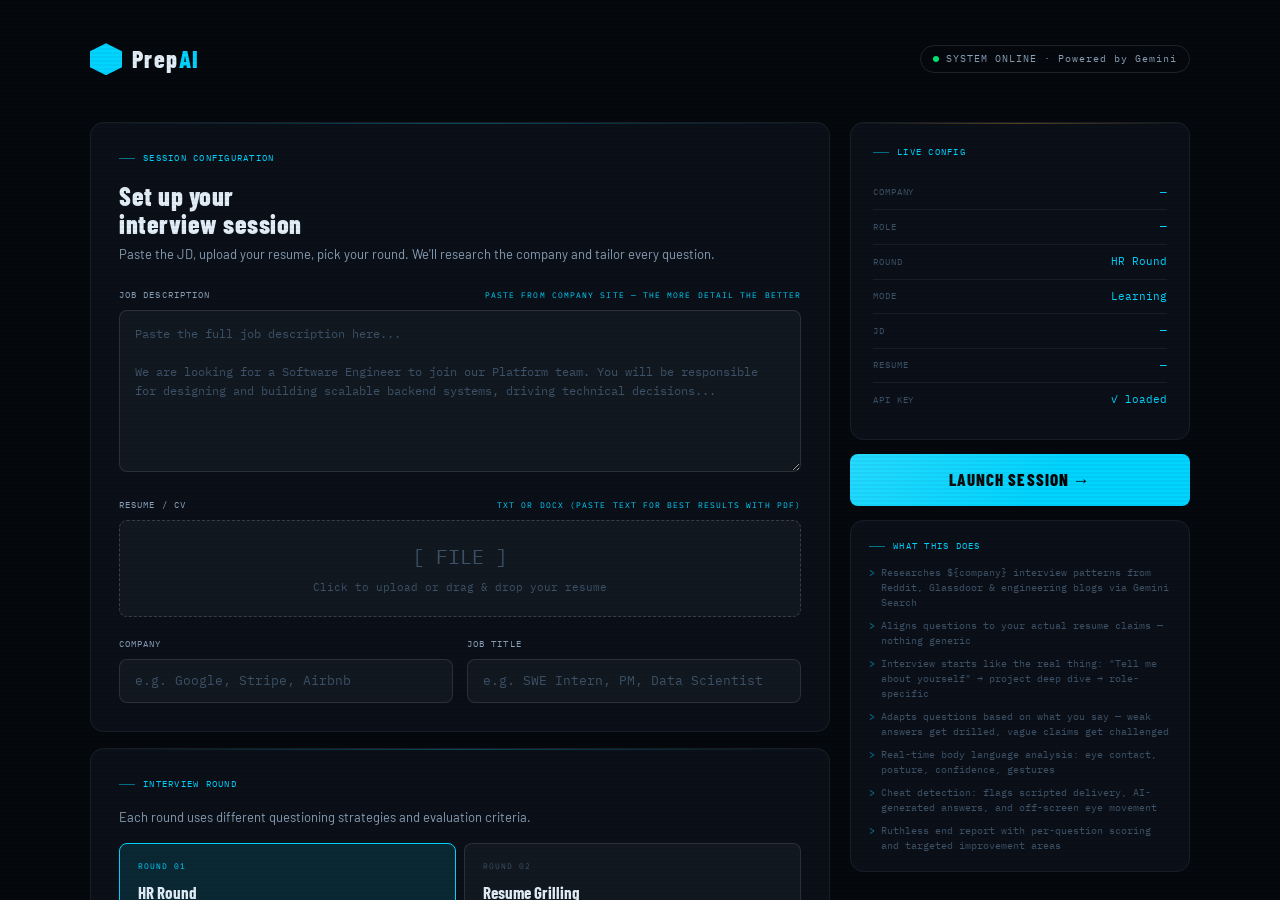
==== commit b91bf117: "feat: PrepAI v3 - Gemini AI interviewer with voice-only input and zoom-style UI" ====
--- a/prepai/index.html
+++ b/prepai/index.html
@@ -57,16 +57,6 @@
           <div class="panel-title">Set up your<br>interview session</div>
           <div class="panel-sub">Paste the JD, upload your resume, pick your round. We'll research the company and tailor every question.</div>
 
-          <!-- API Key -->
-          <div class="field">
-            <div class="field-lbl">Gemini API Key <span>from aistudio.google.com — free tier works</span></div>
-            <div class="apikey-row">
-              <span class="apikey-icon">🔑</span>
-              <input class="apikey-input" type="password" id="api-key" placeholder="AIza..." oninput="onApiKeyChange(this)">
-              <span class="apikey-status" id="api-key-status">not set</span>
-            </div>
-          </div>
-
           <!-- Job Description -->
           <div class="field">
             <div class="field-lbl">Job Description <span>paste from company site — the more detail the better</span></div>
@@ -144,7 +134,7 @@
           <div class="config-row"><div class="config-key">Mode</div><div class="config-val" id="cfg-mode">Learning</div></div>
           <div class="config-row"><div class="config-key">JD</div><div class="config-val" id="cfg-jd">—</div></div>
           <div class="config-row"><div class="config-key">Resume</div><div class="config-val" id="cfg-resume">—</div></div>
-          <div class="config-row"><div class="config-key">API Key</div><div class="config-val" id="cfg-apikey">—</div></div>
+          <div class="config-row"><div class="config-key">API Key</div><div class="config-val" id="cfg-apikey" style="color:var(--cyan)">✓ loaded</div></div>
         </div>
 
         <button class="btn-launch" id="launch-btn" onclick="goToLobby()">
@@ -258,6 +248,16 @@
 ═══════════════════════════════════════ -->
 <div class="screen" id="s-interview">
 
+  <!-- Cheat alert banner — shown on detection -->
+  <div id="cheat-alert-banner" class="cheat-alert-banner hidden">
+    <div class="cheat-alert-icon">⚠</div>
+    <div class="cheat-alert-body">
+      <div class="cheat-alert-title" id="cheat-alert-title">Integrity Flag Detected</div>
+      <div class="cheat-alert-msg" id="cheat-alert-msg"></div>
+    </div>
+    <button class="cheat-alert-close" onclick="dismissCheatAlert()">✕</button>
+  </div>
+
   <!-- LEFT: Question sidebar -->
   <div class="iv-side">
     <div class="iv-side-top">
@@ -287,6 +287,7 @@
       <div class="iv-round-tag" id="iv-round-tag">HR Round</div>
       <div class="live-indicator"><div class="live-dot"></div> LIVE</div>
       <div style="display:flex;align-items:center;gap:10px;">
+        <button class="iv-bl-toggle-btn active" id="tts-toggle-btn" onclick="toggleTTS()" title="Toggle interviewer voice">🔊 Voice On</button>
         <button class="iv-bl-toggle-btn active" id="iv-bl-toggle" onclick="toggleBLPanel()">Hide Analysis</button>
         <div class="iv-mode-tag" id="iv-mode-tag">Learning</div>
       </div>
@@ -535,11 +536,13 @@
 </div>
 
 <!-- ═══ JS — load order matters ═══ -->
+<script src="config.js"></script>
 <script src="js/state.js"></script>
 <script src="js/utils.js"></script>
 <script src="js/api.js"></script>
 <script src="js/research-phase.js"></script>
 <script src="js/speech.js"></script>
+<script src="js/tts.js"></script>
 <script src="js/cheat-detection.js"></script>
 <script src="js/video-analysis.js"></script>
 <script src="js/setup.js"></script>
--- a/prepai/styles/interview.css
+++ b/prepai/styles/interview.css
@@ -355,3 +355,55 @@
   background: rgba(255,255,255,0.1); border: none; border-radius: 4px;
   color: rgba(255,255,255,0.6); font-size: 11px; cursor: pointer; padding: 1px 6px; line-height: 1.6;
 }
+
+/* ── CHEAT RISK BADGE (in BL panel) ── */
+.cheat-risk-badge {
+  display: inline-block; font-family: var(--mono); font-size: 8px;
+  letter-spacing: 0.1em; text-transform: uppercase;
+  padding: 2px 6px; border-radius: 3px; margin-left: 6px; vertical-align: middle;
+}
+.risk-low  { background: rgba(0,200,100,0.12); color: var(--green); border: 1px solid rgba(0,200,100,0.3); }
+.risk-medium { background: rgba(255,165,0,0.12); color: #ffaa00; border: 1px solid rgba(255,165,0,0.3); }
+.risk-high { background: rgba(255,68,68,0.15); color: var(--red); border: 1px solid rgba(255,68,68,0.4); }
+
+/* ── CHEAT ALERT BANNER ── */
+.cheat-alert-banner {
+  position: fixed; top: 0; left: 0; right: 0; z-index: 1000;
+  display: flex; align-items: center; gap: 14px;
+  padding: 14px 20px;
+  background: linear-gradient(90deg, rgba(20,4,4,0.98), rgba(30,6,6,0.98));
+  border-bottom: 2px solid var(--red);
+  box-shadow: 0 4px 30px rgba(255,68,68,0.3);
+  animation: alertSlideIn 0.3s ease;
+  transition: opacity 0.3s ease, transform 0.3s ease;
+}
+.cheat-alert-banner.hidden { display: none; }
+.cheat-alert-banner.dismissing { opacity: 0; transform: translateY(-100%); }
+
+@keyframes alertSlideIn {
+  from { transform: translateY(-100%); opacity: 0; }
+  to   { transform: translateY(0);     opacity: 1; }
+}
+
+.cheat-alert-icon {
+  font-size: 22px; flex-shrink: 0;
+  animation: iconPulse 1.2s ease infinite;
+}
+@keyframes iconPulse {
+  0%, 100% { opacity: 1; }
+  50%       { opacity: 0.5; }
+}
+
+.cheat-alert-body { flex: 1; min-width: 0; }
+.cheat-alert-title {
+  font-family: var(--mono); font-size: 11px; letter-spacing: 0.14em;
+  text-transform: uppercase; color: var(--red); margin-bottom: 3px;
+}
+.cheat-alert-msg { font-size: 13px; color: rgba(255,255,255,0.85); line-height: 1.4; }
+
+.cheat-alert-close {
+  background: rgba(255,68,68,0.12); border: 1px solid rgba(255,68,68,0.3);
+  border-radius: 6px; color: var(--red); font-size: 13px;
+  cursor: pointer; padding: 4px 10px; flex-shrink: 0; transition: background 0.2s;
+}
+.cheat-alert-close:hover { background: rgba(255,68,68,0.25); }
